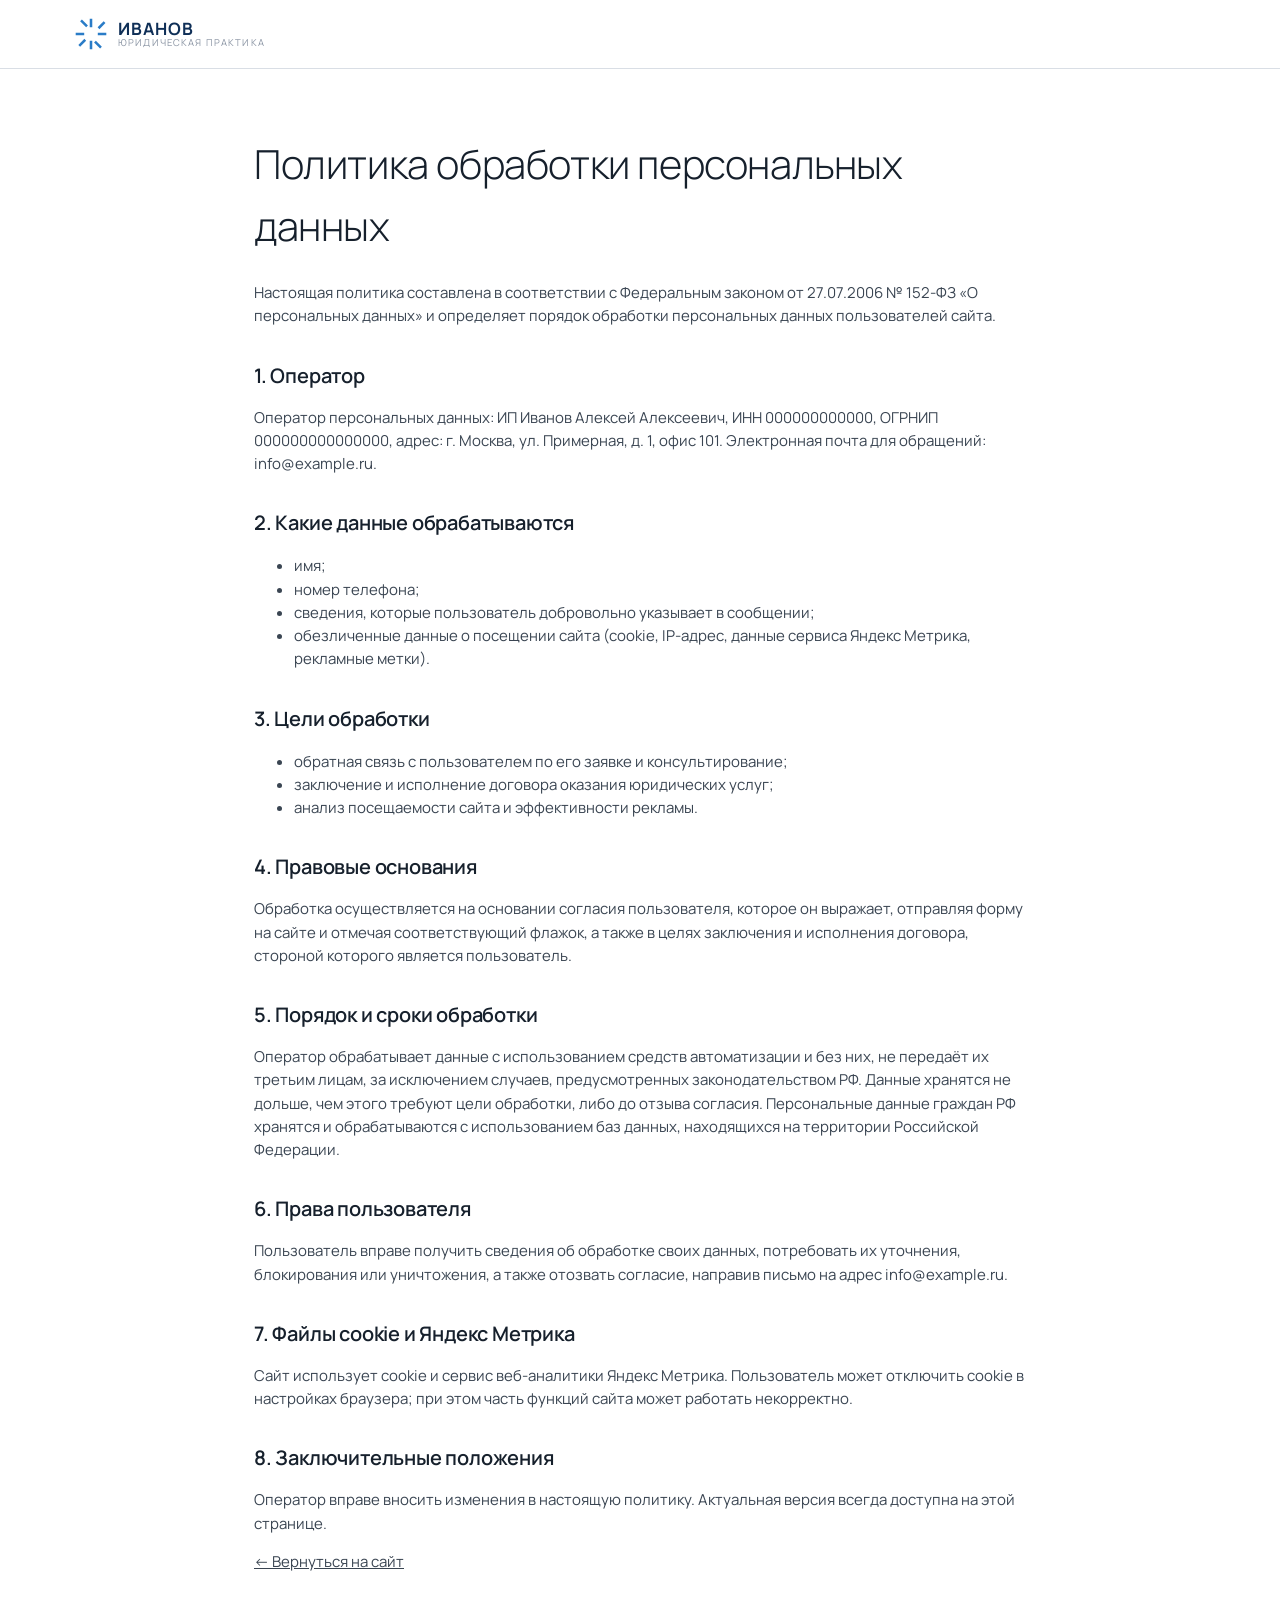
==== privacy.html @ 9da5e306 "Лендинг юриста под рекламный трафик Одностраничный сайт в стиле референса (синий градиент, тонкая ти" ====
<!doctype html>
<html lang="ru">
<head>
  <meta charset="utf-8">
  <meta name="viewport" content="width=device-width, initial-scale=1">
  <title>Политика обработки персональных данных | Юрист Алексей Иванов</title>
  <link rel="icon" href="assets/img/favicon.svg" type="image/svg+xml">
  <link href="https://fonts.googleapis.com/css2?family=Manrope:wght@300;400;500;600;700&display=swap" rel="stylesheet">
  <link rel="stylesheet" href="assets/css/style.css">
  <style>
    .doc { max-width: 820px; padding-top: 64px; padding-bottom: 96px; }
    .doc h1 { font-size: clamp(28px, 4vw, 40px); margin-bottom: 24px; }
    .doc h2 { font-size: 20px; font-weight: 600; margin: 32px 0 12px; }
    .doc p, .doc li { font-size: 15px; color: #3a4552; }
  </style>
</head>
<body>
<header class="header">
  <div class="container header__inner">
    <a href="index.html" class="logo">
      <svg class="logo__mark" viewBox="0 0 40 40" aria-hidden="true"><g fill="currentColor"><path d="M18.5 2h3v10h-3zM18.5 28h3v10h-3zM2 18.5h10v3H2zM28 18.5h10v3H28z"/><path d="M7.2 5.1l2.1-2.1 7.1 7.1-2.1 2.1zM23.6 29.9l2.1-2.1 7.1 7.1-2.1 2.1zM5.1 32.8l7.1-7.1 2.1 2.1-7.1 7.1zM27.8 12.2l7.1-7.1 2.1 2.1-7.1 7.1z"/></g></svg>
      <span class="logo__text"><b>ИВАНОВ</b><small>юридическая практика</small></span>
    </a>
  </div>
</header>

<main class="container doc">
  <!-- TODO: проверить текст и заполнить реквизиты оператора. Шаблон, не юридическое заключение. -->
  <h1>Политика обработки персональных данных</h1>
  <p>Настоящая политика составлена в соответствии с Федеральным законом от 27.07.2006 № 152-ФЗ «О персональных данных» и определяет порядок обработки персональных данных пользователей сайта.</p>

  <h2>1. Оператор</h2>
  <p>Оператор персональных данных: ИП Иванов Алексей Алексеевич, ИНН 000000000000, ОГРНИП 000000000000000, адрес: г. Москва, ул. Примерная, д. 1, офис 101. Электронная почта для обращений: info@example.ru.</p>

  <h2>2. Какие данные обрабатываются</h2>
  <ul>
    <li>имя;</li>
    <li>номер телефона;</li>
    <li>сведения, которые пользователь добровольно указывает в сообщении;</li>
    <li>обезличенные данные о посещении сайта (cookie, IP-адрес, данные сервиса Яндекс Метрика, рекламные метки).</li>
  </ul>

  <h2>3. Цели обработки</h2>
  <ul>
    <li>обратная связь с пользователем по его заявке и консультирование;</li>
    <li>заключение и исполнение договора оказания юридических услуг;</li>
    <li>анализ посещаемости сайта и эффективности рекламы.</li>
  </ul>

  <h2>4. Правовые основания</h2>
  <p>Обработка осуществляется на основании согласия пользователя, которое он выражает, отправляя форму на сайте и отмечая соответствующий флажок, а также в целях заключения и исполнения договора, стороной которого является пользователь.</p>

  <h2>5. Порядок и сроки обработки</h2>
  <p>Оператор обрабатывает данные с использованием средств автоматизации и без них, не передаёт их третьим лицам, за исключением случаев, предусмотренных законодательством РФ. Данные хранятся не дольше, чем этого требуют цели обработки, либо до отзыва согласия. Персональные данные граждан РФ хранятся и обрабатываются с использованием баз данных, находящихся на территории Российской Федерации.</p>

  <h2>6. Права пользователя</h2>
  <p>Пользователь вправе получить сведения об обработке своих данных, потребовать их уточнения, блокирования или уничтожения, а также отозвать согласие, направив письмо на адрес info@example.ru.</p>

  <h2>7. Файлы cookie и Яндекс Метрика</h2>
  <p>Сайт использует cookie и сервис веб-аналитики Яндекс Метрика. Пользователь может отключить cookie в настройках браузера; при этом часть функций сайта может работать некорректно.</p>

  <h2>8. Заключительные положения</h2>
  <p>Оператор вправе вносить изменения в настоящую политику. Актуальная версия всегда доступна на этой странице.</p>
  <p><a href="index.html">← Вернуться на сайт</a></p>
</main>
</body>
</html>
---- assets/css/style.css ----
/* ==========================================================
   Сайт юриста — стили
   Палитра и шрифты задаются переменными ниже.
   ========================================================== */
:root {
  --blue-900: #0f2f57;
  --blue-700: #1b4f8a;
  --blue-500: #2a7cc7;
  --blue-300: #3fa3e0;
  --ink: #16202c;
  --muted: #8a94a3;
  --line: #d9dee5;
  --bg: #ffffff;
  --bg-soft: #f4f6f8;
  --white: #ffffff;
  --radius: 4px;
  --container: 1180px;
  --font: "Manrope", system-ui, -apple-system, "Segoe UI", Roboto, Arial, sans-serif;
  --grad: linear-gradient(120deg, var(--blue-300) 0%, var(--blue-500) 35%, var(--blue-700) 70%, var(--blue-900) 100%);
}

*, *::before, *::after { box-sizing: border-box; }
html { scroll-behavior: smooth; scroll-padding-top: 80px; }
body {
  margin: 0;
  font-family: var(--font);
  font-size: 16px;
  line-height: 1.55;
  color: var(--ink);
  background: var(--bg);
  -webkit-font-smoothing: antialiased;
  overflow-x: hidden;
}
img { max-width: 100%; display: block; }
a { color: inherit; }
button { font: inherit; color: inherit; cursor: pointer; }
h1, h2, h3 { margin: 0; font-weight: 300; letter-spacing: -0.01em; }

.container { width: 100%; max-width: var(--container); margin: 0 auto; padding-left: 24px; padding-right: 24px; }
.grid-2 { display: grid; grid-template-columns: 1fr 1fr; gap: 64px; }
.section { position: relative; padding: 110px 0; overflow: hidden; }
.section--blue { background: var(--grad); color: var(--white); }
.h2 { font-size: clamp(28px, 3.4vw, 42px); line-height: 1.15; margin-bottom: 28px; }
.label { font-size: 13px; color: var(--muted); margin-bottom: 24px; }
.muted { color: var(--muted); }
.section-head { display: flex; align-items: center; justify-content: space-between; gap: 16px; margin-bottom: 36px; }
.section-head .h2 { margin: 0; }

/* ---------- Кнопки ---------- */
.btn {
  display: inline-flex; align-items: center; justify-content: center;
  min-height: 52px; padding: 0 28px;
  border: 1px solid transparent; border-radius: var(--radius);
  font-weight: 600; font-size: 15px; text-decoration: none;
  transition: background .2s, color .2s, border-color .2s, transform .1s;
}
.btn:active { transform: translateY(1px); }
.btn--primary { background: var(--blue-700); color: var(--white); }
.btn--primary:hover { background: var(--blue-900); }
.btn--light { background: var(--white); color: var(--blue-700); }
.btn--light:hover { background: #e8f1fb; }
.btn--ghost { border-color: rgba(255,255,255,.6); color: var(--white); background: transparent; }
.btn--ghost:hover { background: rgba(255,255,255,.12); }
.btn-link { background: none; border: 0; padding: 0; color: var(--blue-700); }

/* ---------- Шапка ---------- */
.header {
  position: sticky; top: 0; z-index: 50;
  background: rgba(255,255,255,.96);
  backdrop-filter: blur(8px);
  border-bottom: 1px solid var(--line);
}
.header__inner { display: flex; align-items: center; gap: 32px; min-height: 68px; }
.logo { display: flex; align-items: center; gap: 10px; text-decoration: none; color: var(--blue-900); }
.logo__mark { width: 34px; height: 34px; color: var(--blue-500); }
.logo__text { display: flex; flex-direction: column; line-height: 1.05; }
.logo__text b { font-size: 17px; letter-spacing: .06em; }
.logo__text small { font-size: 9.5px; letter-spacing: .12em; text-transform: uppercase; color: var(--muted); }
.logo--light { color: var(--white); }
.logo--light .logo__mark { color: var(--blue-300); }
.logo--light small { color: rgba(255,255,255,.6); }

.nav { display: flex; gap: 26px; margin-left: auto; }
.nav a { font-size: 14px; text-decoration: none; position: relative; padding: 4px 0; }
.nav a::after { content: ""; position: absolute; left: 0; right: 100%; bottom: 0; height: 1px; background: currentColor; transition: right .25s; }
.nav a:hover::after { right: 0; }

.header__contacts { display: flex; flex-direction: column; align-items: flex-end; line-height: 1.2; }
.header__phone { font-weight: 700; text-decoration: none; white-space: nowrap; }
.header__hours { font-size: 12px; color: var(--muted); }
.header__msg { display: flex; gap: 8px; }
.icon-btn {
  width: 38px; height: 38px; border-radius: 50%;
  display: grid; place-items: center;
  background: var(--bg-soft); color: var(--blue-700);
  transition: background .2s, color .2s;
}
.icon-btn:hover { background: var(--blue-700); color: var(--white); }
.icon-btn svg { width: 20px; height: 20px; }

.burger { display: none; width: 40px; height: 40px; border: 0; background: none; padding: 8px; }
.burger span { display: block; height: 2px; background: var(--ink); margin: 5px 0; transition: transform .25s, opacity .25s; }
.burger[aria-expanded="true"] span:nth-child(1) { transform: translateY(7px) rotate(45deg); }
.burger[aria-expanded="true"] span:nth-child(2) { opacity: 0; }
.burger[aria-expanded="true"] span:nth-child(3) { transform: translateY(-7px) rotate(-45deg); }

/* ---------- Первый экран ---------- */
.hero {
  position: relative; overflow: hidden;
  background: var(--grad); color: var(--white);
  min-height: min(92vh, 760px);
  display: flex;
}
.hero__inner {
  position: relative; z-index: 2;
  display: grid; grid-template-columns: 1.1fr 1fr; align-items: end; gap: 48px;
  padding-top: 80px; padding-bottom: 64px;
}
.hero__brand { grid-column: 2; grid-row: 1; align-self: center; text-align: left; }
.hero__name { font-size: clamp(40px, 6vw, 78px); font-weight: 300; letter-spacing: .04em; line-height: 1; }
.hero__role { margin-top: 14px; font-size: clamp(14px, 1.6vw, 22px); font-weight: 600; letter-spacing: .14em; }
.hero__offer { grid-column: 1; grid-row: 1; }
.hero__title { font-size: clamp(30px, 3.6vw, 48px); line-height: 1.12; margin-bottom: 18px; }
.hero__lead { font-size: 17px; max-width: 520px; opacity: .9; margin: 0 0 32px; }
.hero__actions { display: flex; flex-wrap: wrap; gap: 12px; margin-bottom: 40px; }
.hero__facts { list-style: none; margin: 0; padding: 24px 0 0; display: flex; gap: 36px; border-top: 1px solid rgba(255,255,255,.3); }
.hero__facts li { font-size: 13px; opacity: .85; line-height: 1.3; }
.hero__facts b { display: block; font-size: 22px; font-weight: 500; opacity: 1; }

/* Диагональные «осколки» как в референсе */
.hero__shards { position: absolute; inset: 0; z-index: 1; pointer-events: none; }
.shard { position: absolute; display: block; background: rgba(255,255,255,.07); }
.shard--1 { inset: 0; clip-path: polygon(8% 0, 38% 0, 70% 100%, 18% 100%); background: linear-gradient(180deg, rgba(255,255,255,.12), rgba(255,255,255,0)); }
.shard--2 { inset: 0; clip-path: polygon(45% 18%, 100% 0, 100% 40%); background: rgba(10,35,70,.25); }
.shard--3 { inset: 0; clip-path: polygon(60% 45%, 100% 30%, 100% 62%); background: rgba(255,255,255,.08); }
.shard--4 { inset: 0; clip-path: polygon(0 55%, 22% 100%, 0 100%); background: rgba(10,35,70,.2); }
.hero__shards--dim .shard { opacity: .7; }

/* ---------- Услуги ---------- */
.services__mark { display: flex; flex-direction: column; align-items: center; width: max-content; margin-top: 48px; color: var(--blue-900); }
.services__mark svg { width: 120px; height: 120px; color: var(--blue-900); }
.services__mark span { font-size: 36px; letter-spacing: .1em; margin-top: 18px; }
.services__mark small { font-size: 11px; font-weight: 700; letter-spacing: .16em; text-transform: uppercase; }
.services__intro { max-width: 440px; margin: 0 0 36px; font-size: 14px; color: var(--ink); }
.list-links { list-style: none; margin: 0; padding: 0; }
.list-links button {
  width: 100%; display: flex; justify-content: space-between; align-items: baseline; gap: 16px;
  padding: 18px 0 10px; border: 0; border-bottom: 1px solid var(--line); background: none;
  text-align: left; font-size: 15px; color: var(--ink);
  transition: color .2s, border-color .2s, padding .2s;
}
.list-links span { flex-shrink: 0; font-size: 12px; color: var(--muted); transition: color .2s, transform .2s; }
.list-links button:hover { color: var(--blue-700); border-color: var(--blue-700); }
.list-links button:hover span { color: var(--blue-700); transform: translateX(4px); }

/* ---------- Шаги ---------- */
.how .container { position: relative; z-index: 2; }
.how .h2 { margin-bottom: 56px; }
.steps { display: grid; grid-template-columns: repeat(3, 1fr); gap: 56px 48px; }
.step:nth-child(4) { grid-column: 1; }
.step__num { font-size: 34px; font-weight: 300; margin-bottom: 18px; }
.step h3 { font-size: 15px; font-weight: 600; margin-bottom: 10px; }
.step p { font-size: 14px; opacity: .8; margin: 0; max-width: 300px; }

/* ---------- Обо мне ---------- */
.about { background: var(--bg-soft); }
.about::before {
  content: ""; position: absolute; left: -10%; top: 0; width: 60%; height: 100%;
  background: #fff; opacity: .55; clip-path: polygon(0 0, 100% 0, 40% 100%, 0 100%);
}
.about .container { position: relative; }
.about__head { display: flex; gap: 28px; align-items: flex-start; }
.about__photo {
  width: 150px; height: 190px; flex-shrink: 0;
  display: grid; place-items: center; align-content: center; gap: 8px;
  background: var(--grad); color: rgba(255,255,255,.85); font-size: 12px; border-radius: var(--radius);
}
.about__photo svg { width: 48px; height: 48px; }
.about__text p { margin: 0 0 16px; font-size: 15px; }
.badges { list-style: none; padding: 0; margin: 24px 0 0; display: grid; gap: 14px; }
.badges li { display: flex; align-items: center; gap: 14px; font-size: 14px; }
.badge-ico { width: 42px; height: 42px; flex-shrink: 0; display: grid; place-items: center; border-radius: 50%; background: var(--blue-900); color: #fff; font-size: 18px; }
.stats { display: grid; grid-template-columns: repeat(4, 1fr); gap: 40px; margin-top: 80px; }
.stat__label { font-size: 12px; color: var(--muted); line-height: 1.35; padding-bottom: 12px; border-bottom: 1px solid var(--line); min-height: 44px; }
.stat__num { font-size: clamp(44px, 5vw, 64px); font-weight: 300; margin-top: 18px; line-height: 1; color: var(--blue-900); }

/* ---------- Квиз ---------- */
.quiz {
  background: var(--white); border: 1px solid var(--line); border-radius: var(--radius);
  padding: 36px; box-shadow: 0 20px 60px rgba(15,47,87,.08);
}
.quiz__progress { height: 3px; background: var(--bg-soft); margin-bottom: 28px; }
.quiz__progress span { display: block; height: 100%; width: 25%; background: var(--blue-500); transition: width .3s; }
.quiz__step { display: none; border: 0; padding: 0; margin: 0; }
.quiz__step.is-active { display: grid; gap: 10px; animation: fade .3s; }
.quiz__step legend { font-size: 20px; font-weight: 500; margin-bottom: 14px; padding: 0; }
.opt { display: block; cursor: pointer; }
.opt input { position: absolute; opacity: 0; }
.opt span { display: block; padding: 14px 18px; border: 1px solid var(--line); border-radius: var(--radius); font-size: 15px; transition: border-color .2s, background .2s; }
.opt:hover span { border-color: var(--blue-500); }
.opt input:checked + span { border-color: var(--blue-700); background: #eef5fc; }
.opt input:focus-visible + span { outline: 2px solid var(--blue-500); outline-offset: 2px; }
.quiz__nav { display: flex; justify-content: space-between; align-items: center; margin-top: 22px; font-size: 13px; }
.quiz__count { color: var(--muted); margin-left: auto; }
@keyframes fade { from { opacity: 0; transform: translateY(6px); } to { opacity: 1; transform: none; } }

/* ---------- Отзывы / слайдер ---------- */
.reviews { padding-top: 40px; }
.arrows { display: flex; gap: 10px; }
.arrow {
  width: 44px; height: 44px; border-radius: 50%; border: 0;
  background: var(--blue-900); color: #fff; font-size: 24px; line-height: 1;
  display: grid; place-items: center; transition: background .2s;
}
.arrow:hover { background: var(--blue-500); }
.slider {
  display: grid; grid-auto-flow: column; grid-auto-columns: calc((100% - 72px) / 4); gap: 24px;
  overflow-x: auto; scroll-snap-type: x mandatory; scrollbar-width: none; padding-bottom: 8px;
}
.slider::-webkit-scrollbar { display: none; }
.review {
  scroll-snap-align: start;
  border: 1px solid var(--line); border-radius: var(--radius); padding: 28px 24px;
  display: flex; flex-direction: column; gap: 14px; background: #fff;
}
.review__stars { color: #f2b01e; letter-spacing: 2px; }
.review p { margin: 0; font-size: 14px; flex: 1; }
.review__who { font-size: 13px; color: var(--muted); }

/* ---------- Формы ---------- */
.input {
  width: 100%; min-height: 52px; padding: 12px 16px;
  border: 1px solid var(--line); border-radius: var(--radius);
  font: inherit; font-size: 15px; color: var(--ink); background: #fff;
  transition: border-color .2s;
}
.input:focus { outline: none; border-color: var(--blue-500); }
textarea.input { resize: vertical; min-height: 90px; }
.input.is-error { border-color: #d64545; }
.input--line {
  background: transparent; color: #fff; border-color: rgba(255,255,255,.55);
}
.input--line::placeholder { color: rgba(255,255,255,.7); }
.input--line:focus { border-color: #fff; }
.input--line.is-error { border-color: #ffb3b3; }
.check { display: flex; gap: 10px; align-items: flex-start; font-size: 12px; color: var(--muted); line-height: 1.4; cursor: pointer; }
.check input { margin-top: 2px; accent-color: var(--blue-700); flex-shrink: 0; }
.check.is-error span { color: #d64545; }
.check--light { color: rgba(255,255,255,.75); }
.check--light input { accent-color: #fff; }
.check--light.is-error span { color: #ffd0d0; }
.lead-form { display: grid; gap: 12px; }
.lead-form--row { grid-template-columns: 1fr 1fr 1fr auto; align-items: start; }
.lead-form--row .check { grid-column: 4; }
.form-msg { grid-column: 1 / -1; font-size: 14px; margin: 0; }

.cta .container { position: relative; z-index: 2; }
.cta .h2 { margin-bottom: 10px; }
.cta__sub { margin: 0 0 32px; opacity: .85; max-width: 460px; font-size: 14px; }

/* ---------- FAQ ---------- */
.faq__list details { border-bottom: 1px solid var(--line); }
.faq__list summary {
  list-style: none; cursor: pointer; padding: 20px 36px 20px 0; position: relative; font-size: 16px; font-weight: 500;
}
.faq__list summary::-webkit-details-marker { display: none; }
.faq__list summary::after {
  content: "+"; position: absolute; right: 4px; top: 50%; transform: translateY(-50%);
  font-size: 24px; font-weight: 300; color: var(--blue-700); transition: transform .2s;
}
.faq__list details[open] summary::after { transform: translateY(-50%) rotate(45deg); }
.faq__list p { margin: 0 0 20px; color: #4a5562; font-size: 15px; }

/* ---------- Контакты ---------- */
.contacts { background: var(--bg-soft); }
.contacts__list { list-style: none; margin: 0; padding: 0; }
.contacts__list li { padding: 14px 0; border-bottom: 1px solid var(--line); font-size: 15px; }
.contacts__list span { display: block; font-size: 12px; color: var(--muted); margin-bottom: 2px; }
.contacts__list a { text-decoration: none; font-weight: 600; }
.contacts__list a:hover { color: var(--blue-700); }
.map { min-height: 360px; border-radius: var(--radius); overflow: hidden; background: #e3e8ee; }
.map iframe { width: 100%; height: 100%; min-height: 360px; border: 0; display: block; }
.map__ph { height: 100%; min-height: 360px; display: grid; place-items: center; color: var(--muted); font-size: 14px; }

/* ---------- Подвал ---------- */
.footer { background: var(--blue-900); color: rgba(255,255,255,.75); padding: 48px 0 40px; font-size: 13px; }
.footer__inner { display: grid; grid-template-columns: 1.4fr 1fr; gap: 32px; }
.footer__req { margin: 18px 0 0; line-height: 1.6; }
.footer__links { display: flex; flex-direction: column; gap: 10px; align-items: flex-end; }
.footer__links a { text-decoration: none; }
.footer__links a:hover { color: #fff; }
.footer__note { grid-column: 1 / -1; margin: 0; padding-top: 24px; border-top: 1px solid rgba(255,255,255,.15); opacity: .7; }

/* ---------- Липкая панель (мобайл) ---------- */
.sticky-bar { display: none; }

/* ---------- Модалка ---------- */
.modal { position: fixed; inset: 0; z-index: 100; display: grid; place-items: center; padding: 16px; }
.modal[hidden] { display: none; }
.modal__overlay { position: absolute; inset: 0; background: rgba(10,25,45,.6); animation: fade .2s; }
.modal__box {
  position: relative; width: 100%; max-width: 460px; max-height: calc(100vh - 32px); overflow-y: auto;
  background: #fff; border-radius: var(--radius); padding: 40px 36px 32px; animation: fade .25s;
}
.modal__box .label { margin-bottom: 8px; color: var(--blue-500); }
.modal__title { font-size: 28px; margin-bottom: 6px; }
.modal__box > .muted { font-size: 14px; margin: 0 0 22px; }
.modal__close { position: absolute; top: 10px; right: 14px; border: 0; background: none; font-size: 32px; line-height: 1; color: var(--muted); }
.modal__close:hover { color: var(--ink); }
body.modal-open { overflow: hidden; }

/* ---------- Анимация появления ---------- */
.reveal { opacity: 0; transform: translateY(24px); transition: opacity .7s ease, transform .7s ease; }
.reveal.is-visible { opacity: 1; transform: none; }

/* ==========================================================
   Адаптив
   ========================================================== */
@media (max-width: 1100px) {
  .header__hours, .header__msg { display: none; }
  .nav { gap: 18px; }
  .slider { grid-auto-columns: calc((100% - 48px) / 3); }
}

@media (max-width: 900px) {
  .burger { display: block; margin-left: auto; }
  .header__inner { gap: 16px; }
  .header__contacts { margin-left: auto; }
  .nav {
    position: fixed; top: 68px; left: 0; right: 0;
    flex-direction: column; gap: 0; margin: 0; padding: 8px 24px 24px;
    background: #fff; border-bottom: 1px solid var(--line);
    transform: translateY(-120%); transition: transform .3s; z-index: -1;
  }
  .nav.is-open { transform: none; }
  .nav a { padding: 14px 0; border-bottom: 1px solid var(--line); font-size: 16px; }
  .burger { margin-left: 0; }

  .grid-2 { grid-template-columns: 1fr; gap: 32px; }
  .section { padding: 72px 0; }
  .hero { min-height: auto; }
  .hero__inner { grid-template-columns: 1fr; gap: 40px; padding-top: 48px; padding-bottom: 48px; }
  .hero__brand, .hero__offer { grid-column: 1; grid-row: auto; }
  .services__mark { display: none; }
  .steps { grid-template-columns: 1fr 1fr; gap: 40px 32px; }
  .step:nth-child(4) { grid-column: auto; }
  .stats { grid-template-columns: 1fr 1fr; gap: 32px; margin-top: 48px; }
  .slider { grid-auto-columns: calc((100% - 24px) / 2); }
  .lead-form--row { grid-template-columns: 1fr; }
  .lead-form--row .check { grid-column: 1; }
  .footer__inner { grid-template-columns: 1fr; }
  .footer__links { align-items: flex-start; }
}

@media (max-width: 600px) {
  body { padding-bottom: 64px; font-size: 15px; }
  .container { padding-left: 16px; padding-right: 16px; }
  .header__phone { font-size: 14px; }
  .logo__text small { display: none; }
  .hero__facts { gap: 18px; flex-wrap: wrap; }
  .hero__facts li { flex: 1 1 28%; }
  .hero__actions .btn { flex: 1 1 100%; }
  .steps { grid-template-columns: 1fr; }
  .about__head { flex-direction: column; }
  .slider { grid-auto-columns: 86%; }
  .quiz { padding: 24px 18px; }
  .modal__box { padding: 36px 20px 24px; }

  .sticky-bar {
    display: grid; grid-template-columns: 1fr 1fr 1fr;
    position: fixed; left: 0; right: 0; bottom: 0; z-index: 60;
    background: #fff; border-top: 1px solid var(--line);
    padding-bottom: env(safe-area-inset-bottom);
  }
  .sticky-bar__btn {
    display: flex; flex-direction: column; align-items: center; justify-content: center; gap: 2px;
    min-height: 60px; border: 0; background: none; text-decoration: none;
    font-size: 12px; font-weight: 600; color: var(--blue-900);
  }
  .sticky-bar__btn svg { width: 22px; height: 22px; color: var(--blue-500); }
  .sticky-bar__btn--accent { background: var(--blue-700); color: #fff; font-size: 14px; }
}

@media (prefers-reduced-motion: reduce) {
  html { scroll-behavior: auto; }
  .reveal { opacity: 1; transform: none; transition: none; }
}
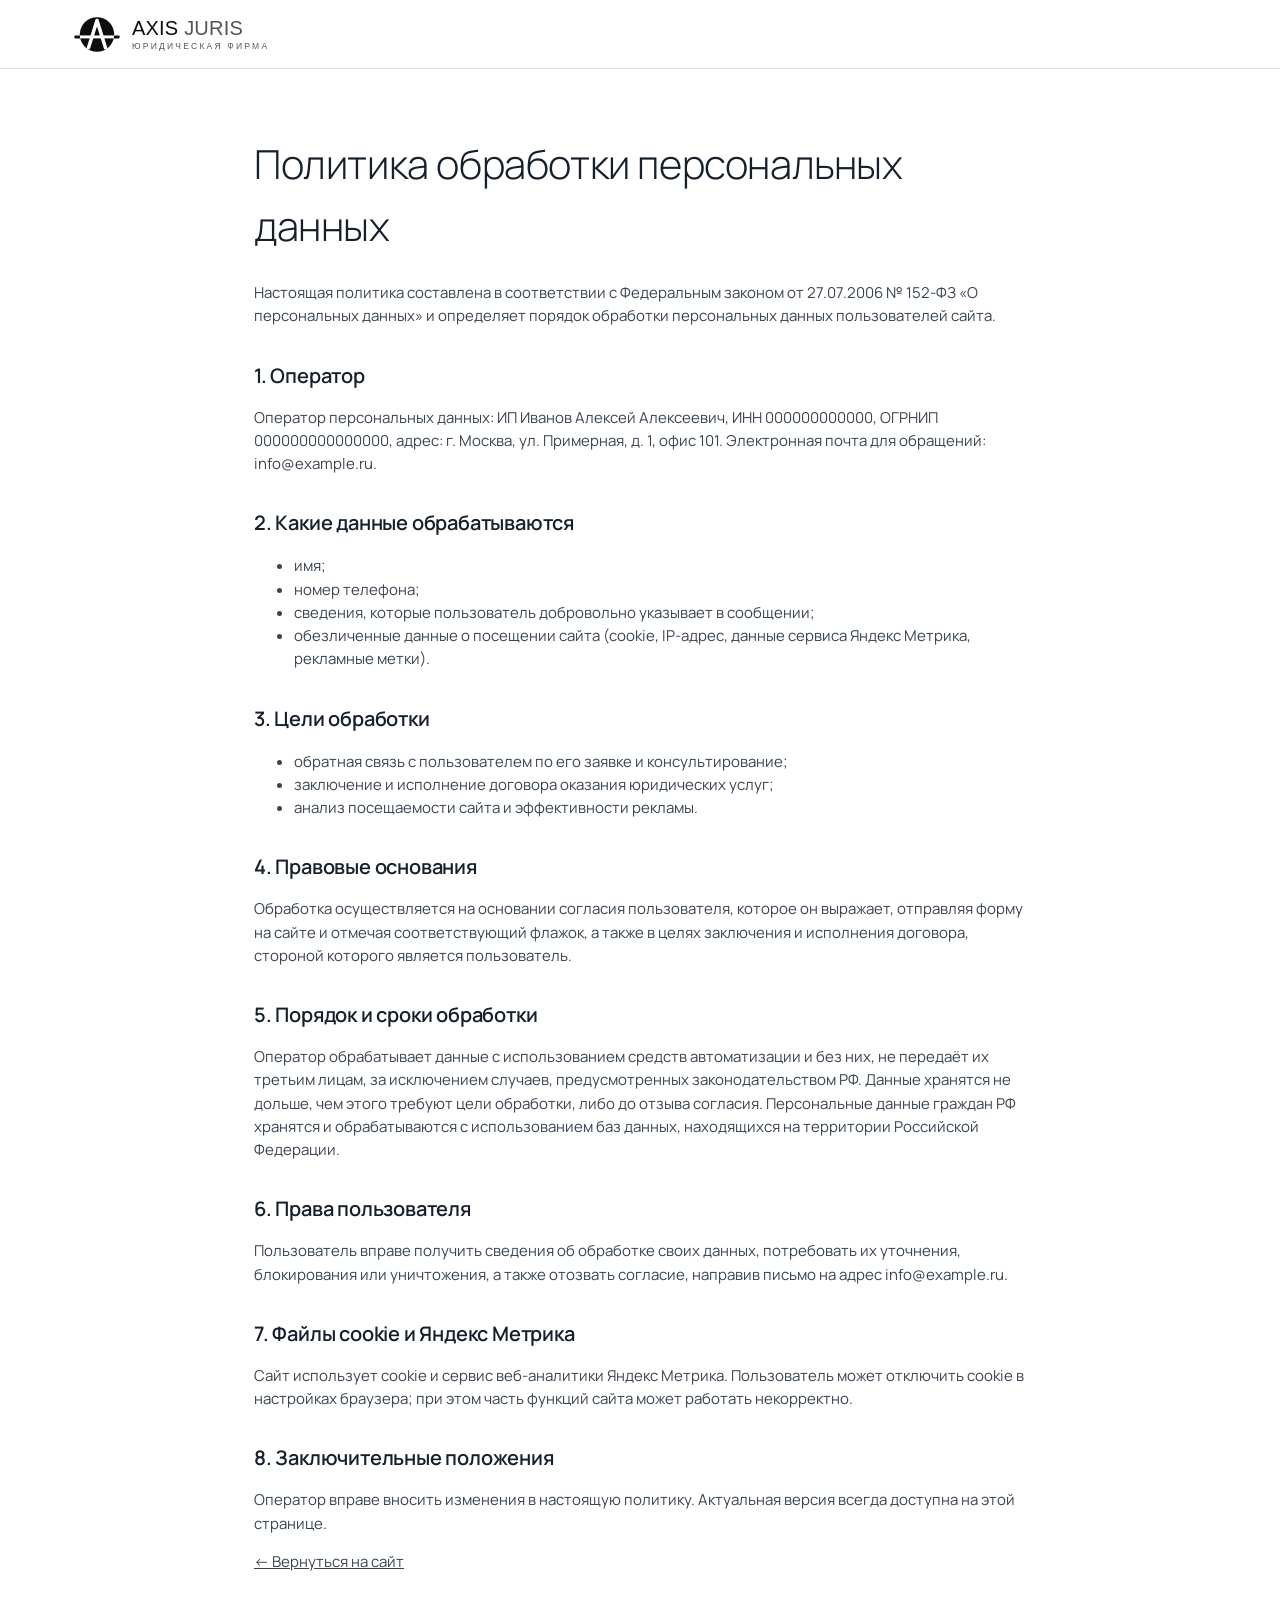
==== commit c3e7098e: "Бренд Axis Juris: логотип в SVG, название в шапке, на первом экране и в подвале Знак перерисован по " ====
--- a/privacy.html
+++ b/privacy.html
@@ -3,7 +3,7 @@
 <head>
   <meta charset="utf-8">
   <meta name="viewport" content="width=device-width, initial-scale=1">
-  <title>Политика обработки персональных данных | Юрист Алексей Иванов</title>
+  <title>Политика обработки персональных данных | Axis Juris</title>
   <link rel="icon" href="assets/img/favicon.svg" type="image/svg+xml">
   <link href="https://fonts.googleapis.com/css2?family=Manrope:wght@300;400;500;600;700&display=swap" rel="stylesheet">
   <link rel="stylesheet" href="assets/css/style.css">
@@ -18,8 +18,17 @@
 <header class="header">
   <div class="container header__inner">
     <a href="index.html" class="logo">
-      <svg class="logo__mark" viewBox="0 0 40 40" aria-hidden="true"><g fill="currentColor"><path d="M18.5 2h3v10h-3zM18.5 28h3v10h-3zM2 18.5h10v3H2zM28 18.5h10v3H28z"/><path d="M7.2 5.1l2.1-2.1 7.1 7.1-2.1 2.1zM23.6 29.9l2.1-2.1 7.1 7.1-2.1 2.1zM5.1 32.8l7.1-7.1 2.1 2.1-7.1 7.1zM27.8 12.2l7.1-7.1 2.1 2.1-7.1 7.1z"/></g></svg>
-      <span class="logo__text"><b>ИВАНОВ</b><small>юридическая практика</small></span>
+      <svg class="logo__mark" viewBox="0 0 340 260" aria-hidden="true"><defs><mask id="aj-cut" maskUnits="userSpaceOnUse" x="0" y="0" width="340" height="260">
+      <rect width="340" height="260" fill="#fff"/>
+      <g stroke="#000" stroke-width="26" stroke-linecap="round" fill="none"><path d="M170 26 107 228M170 26l63 202"/></g>
+      <rect x="0" y="137" width="340" height="22" fill="#000"/>
+    </mask>
+    <mask id="aj-out" maskUnits="userSpaceOnUse" x="0" y="0" width="340" height="260">
+      <rect width="340" height="260" fill="#fff"/>
+      <circle cx="170" cy="130" r="128" fill="#000"/>
+    </mask></defs><circle cx="170" cy="130" r="128" fill="currentColor" mask="url(#aj-cut)"/>
+    <line x1="11" y1="148" x2="329" y2="148" stroke="currentColor" stroke-width="22" stroke-linecap="round" mask="url(#aj-out)"/></svg>
+      <span class="logo__text"><b>AXIS <span>JURIS</span></b><small>юридическая фирма</small></span>
     </a>
   </div>
 </header>
--- a/assets/css/style.css
+++ b/assets/css/style.css
@@ -16,6 +16,9 @@
   --radius: 4px;
   --container: 1180px;
   --font: "Manrope", system-ui, -apple-system, "Segoe UI", Roboto, Arial, sans-serif;
+  --font-logo: "Helvetica Neue", Helvetica, Arial, sans-serif; /* как в логотипе Axis Juris */
+  --logo-ink: #0d0d0d;
+  --logo-grey: #555555;
   --grad: linear-gradient(120deg, var(--blue-300) 0%, var(--blue-500) 35%, var(--blue-700) 70%, var(--blue-900) 100%);
 }
 
@@ -71,14 +74,14 @@
   border-bottom: 1px solid var(--line);
 }
 .header__inner { display: flex; align-items: center; gap: 32px; min-height: 68px; }
-.logo { display: flex; align-items: center; gap: 10px; text-decoration: none; color: var(--blue-900); }
-.logo__mark { width: 34px; height: 34px; color: var(--blue-500); }
-.logo__text { display: flex; flex-direction: column; line-height: 1.05; }
-.logo__text b { font-size: 17px; letter-spacing: .06em; }
-.logo__text small { font-size: 9.5px; letter-spacing: .12em; text-transform: uppercase; color: var(--muted); }
-.logo--light { color: var(--white); }
-.logo--light .logo__mark { color: var(--blue-300); }
-.logo--light small { color: rgba(255,255,255,.6); }
+.logo { display: flex; align-items: center; gap: 12px; text-decoration: none; color: var(--logo-ink); }
+.logo__mark { width: 46px; height: 35px; flex-shrink: 0; color: var(--logo-ink); }
+.logo__text { display: flex; flex-direction: column; line-height: 1.05; font-family: var(--font-logo); }
+.logo__text b { font-size: 20px; font-weight: 400; letter-spacing: .01em; white-space: nowrap; }
+.logo__text b span { color: var(--logo-grey); }
+.logo__text small { margin-top: 3px; font-size: 8.5px; letter-spacing: .26em; text-transform: uppercase; color: var(--logo-grey); }
+.logo--light, .logo--light .logo__mark { color: var(--white); }
+.logo--light .logo__text b span, .logo--light small { color: rgba(255,255,255,.65); }
 
 .nav { display: flex; gap: 26px; margin-left: auto; }
 .nav a { font-size: 14px; text-decoration: none; position: relative; padding: 4px 0; }
@@ -117,8 +120,10 @@
   padding-top: 80px; padding-bottom: 64px;
 }
 .hero__brand { grid-column: 2; grid-row: 1; align-self: center; text-align: left; }
-.hero__name { font-size: clamp(40px, 6vw, 78px); font-weight: 300; letter-spacing: .04em; line-height: 1; }
-.hero__role { margin-top: 14px; font-size: clamp(14px, 1.6vw, 22px); font-weight: 600; letter-spacing: .14em; }
+.hero__name { font-family: var(--font-logo); font-size: clamp(44px, 6.4vw, 86px); font-weight: 300; letter-spacing: .01em; line-height: 1; white-space: nowrap; }
+.hero__name span { opacity: .72; }
+.hero__mark { display: block; width: clamp(84px, 9vw, 130px); aspect-ratio: 340 / 260; height: auto; color: var(--white); margin-bottom: 28px; }
+.hero__role { margin-top: 14px; font-family: var(--font-logo); font-size: clamp(12px, 1.4vw, 18px); font-weight: 400; letter-spacing: .3em; }
 .hero__offer { grid-column: 1; grid-row: 1; }
 .hero__title { font-size: clamp(30px, 3.6vw, 48px); line-height: 1.12; margin-bottom: 18px; }
 .hero__lead { font-size: 17px; max-width: 520px; opacity: .9; margin: 0 0 32px; }
@@ -137,10 +142,11 @@
 .hero__shards--dim .shard { opacity: .7; }
 
 /* ---------- Услуги ---------- */
-.services__mark { display: flex; flex-direction: column; align-items: center; width: max-content; margin-top: 48px; color: var(--blue-900); }
-.services__mark svg { width: 120px; height: 120px; color: var(--blue-900); }
-.services__mark span { font-size: 36px; letter-spacing: .1em; margin-top: 18px; }
-.services__mark small { font-size: 11px; font-weight: 700; letter-spacing: .16em; text-transform: uppercase; }
+.services__mark { display: flex; flex-direction: column; align-items: center; width: max-content; margin-top: 48px; color: var(--logo-ink); font-family: var(--font-logo); }
+.services__mark svg { width: 150px; height: 115px; }
+.services__mark span { font-size: 40px; margin-top: 18px; line-height: 1; }
+.services__mark span i { font-style: normal; color: var(--logo-grey); }
+.services__mark small { margin-top: 10px; font-size: 11px; letter-spacing: .3em; text-transform: uppercase; color: var(--logo-grey); }
 .services__intro { max-width: 440px; margin: 0 0 36px; font-size: 14px; color: var(--ink); }
 .list-links { list-style: none; margin: 0; padding: 0; }
 .list-links button {
@@ -175,7 +181,7 @@
   display: grid; place-items: center; align-content: center; gap: 8px;
   background: var(--grad); color: rgba(255,255,255,.85); font-size: 12px; border-radius: var(--radius);
 }
-.about__photo svg { width: 48px; height: 48px; }
+.about__photo svg { width: 62px; height: 48px; }
 .about__text p { margin: 0 0 16px; font-size: 15px; }
 .badges { list-style: none; padding: 0; margin: 24px 0 0; display: grid; gap: 14px; }
 .badges li { display: flex; align-items: center; gap: 14px; font-size: 14px; }
@@ -357,6 +363,8 @@
   .container { padding-left: 16px; padding-right: 16px; }
   .header__phone { font-size: 14px; }
   .logo__text small { display: none; }
+  .logo__mark { width: 40px; height: 31px; }
+  .logo__text b { font-size: 18px; }
   .hero__facts { gap: 18px; flex-wrap: wrap; }
   .hero__facts li { flex: 1 1 28%; }
   .hero__actions .btn { flex: 1 1 100%; }
